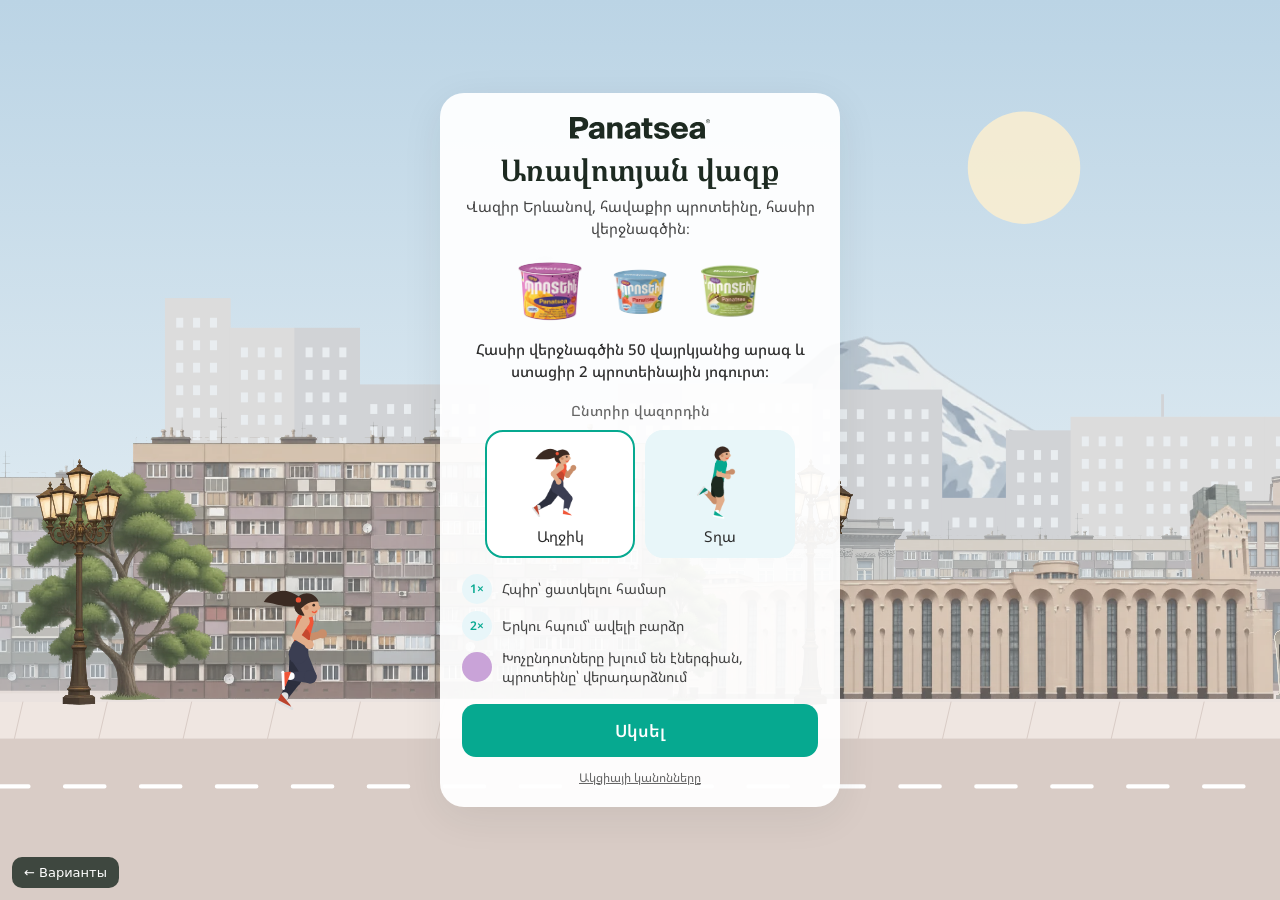
==== v7/index.html @ b71272b9 "Первая публикация вариантов 1–7 для просмотра Co-Authored-By: Claude Opus 5.5 <noreply@anthropic.com" ====
<!doctype html>
<html lang="hy">
<head>
  <meta charset="utf-8">
  <meta name="viewport" content="width=device-width, initial-scale=1, viewport-fit=cover, user-scalable=no">
  <meta name="theme-color" content="#BBD4E5">
  <title>Առավոտյան վազք — Panatsea</title>
  <link rel="preconnect" href="https://fonts.googleapis.com">
  <link rel="preconnect" href="https://fonts.gstatic.com" crossorigin>
  <link href="https://fonts.googleapis.com/css2?family=Noto+Sans+Armenian:wght@400;500;600;700&family=Noto+Serif+Armenian:wght@500;600&display=swap" rel="stylesheet">
  <link rel="stylesheet" href="brand/tokens.css">
  <link rel="stylesheet" href="style.css">
</head>
<body>
  <div id="app">
    <canvas id="game" aria-label="Խաղ"></canvas>

    <div id="hud" hidden>
      <div class="hud-energy">
        <span class="hud-label" data-t="energy"></span>
        <div class="bar"><div class="bar-fill" id="energy"></div></div>
      </div>
      <div class="hud-time">
        <div class="time" id="timer">0.0</div>
        <div class="hud-label" id="target"></div>
      </div>
      <div class="progress"><div class="progress-fill" id="progress"></div></div>
    </div>

    <section class="screen" id="screen-start">
      <div class="card">
        <img class="logo" src="assets/logo/panatsea-logo.svg" alt="Panatsea">
        <h1 data-t="title"></h1>
        <p class="lead" data-t="tagline"></p>
        <div class="prize">
          <img src="art/cup_p12.webp" alt="">
          <img src="art/cup_p13.webp" alt="">
          <img src="art/cup_p14.webp" alt="">
        </div>
        <p class="goal" id="goal"></p>
        <h2 data-t="choose"></h2>
        <div class="runners">
          <button class="runner-btn" data-runner="girl" aria-pressed="true"><canvas width="120" height="120"></canvas><span data-t="girl"></span></button>
          <button class="runner-btn" data-runner="boy" aria-pressed="false"><canvas width="120" height="120"></canvas><span data-t="boy"></span></button>
        </div>
        <ul class="hints">
          <li><span class="dot">1×</span><span data-t="hintTap"></span></li>
          <li><span class="dot">2×</span><span data-t="hintDouble"></span></li>
          <li><span class="dot cup"></span><span data-t="hintEnergy"></span></li>
        </ul>
        <button class="btn primary" id="btn-start" data-t="start"></button>
        <a class="rules" href="#" data-t="rules"></a>
      </div>
    </section>

    <section class="screen" id="screen-count" hidden>
      <div class="count" id="count"></div>
    </section>

    <section class="screen" id="screen-result" hidden>
      <div class="card" id="result"></div>
    </section>

    <div class="toast" id="toast" hidden></div>
  </div>
  <script type="module" src="js/main.js"></script>
  <a id="pn-back" href="../">← Варианты</a>
  <style>#pn-back{position:fixed;left:12px;bottom:calc(env(safe-area-inset-bottom) + 12px);z-index:20;background:rgba(29,42,33,.82);color:#fff;font:500 13px system-ui,sans-serif;padding:8px 12px;border-radius:10px;text-decoration:none}
  body:has(#hud:not([hidden])) #pn-back{display:none}</style>
  <script>window.PN_STATIC = 1;</script>
</body>
</html>
---- v7/brand/tokens.css ----
/* Panatsea — цветовые токены для игры.
   Взяты с panatsea.net, логотипа и этикетки (24.11.2026). Описание — brand/colors.md */
:root {
  /* основа (сайт) */
  --pn-accent: #06A990;
  --pn-accent-hover: #058F7B;
  --pn-text: #434343;
  --pn-text-strong: #2C2C2C;
  --pn-text-muted: #666666;
  --pn-bg: #FFFFFF;
  --pn-bg-soft: #EBF7FF;
  --pn-bg-mint: #E8F6F9;
  --pn-line: #87CBD7;
  --pn-coral: #F05638;

  /* логотип */
  --pn-logo: #1D2A21;

  /* цвета линеек (сайт) */
  --pn-line-green: #06A990;
  --pn-line-coral: #F05638;
  --pn-line-yellow: #FFBF1A;
  --pn-line-pink: #F03860;
  --pn-line-sky: #50CFE0;
  --pn-line-blue: #5080E0;

  /* шрифты: платные оригиналы → бесплатная замена */
  --pn-font-head: "PP Editorial New", "Noto Serif Armenian", Georgia, serif;
  --pn-font-text: "Suisse Intl", "Noto Sans Armenian", system-ui, sans-serif;
}

/* упаковка протеиновых йогуртов p12–p14 — приблизительно по фото, см. colors.md */
:root {
  --pn-cup-mango: #C9A3D8;
  --pn-cup-mango-accent: #8A55B0;
  --pn-cup-berry: #9FCBE8;
  --pn-cup-berry-accent: #E8536B;
  --pn-cup-pistachio: #A9C28A;
  --pn-cup-pistachio-accent: #6F7F45;
  --pn-photo-bg: #F6E6E8;
}

/* иллюстрация игры «Забег» — добавлено 24.11.2026, подтвердить у владельца (OPEN_QUESTIONS.md, п. 13) */
:root {
  --pn-ill-sky-top: #BBD4E5;     /* небо — мягкий голубой, приглушённый */
  --pn-ill-sky-low: #E9F1F5;
  --pn-ill-haze: #D9E4EB;        /* воздушная дымка для дальних планов */
  --pn-ill-sun: #FFF0CF;
  --pn-ill-ararat: #CFD9E6;
  --pn-ill-snow: #FFFFFF;
  --pn-ill-tuff: #E9BCA8;        /* розовый туф ереванских домов */
  --pn-ill-tuff-far: #F1D3C4;
  --pn-ill-window: #FBEDE4;
  --pn-ill-street: #EFE6E1;
  --pn-ill-road: #D9CCC6;
  --pn-ill-skin: #E2AD8A;
  --pn-ill-skin-shade: #C98E6A;
  --pn-ill-hair: #3B2A22;
}

/* бегунья по референсу владельца (24.11.2026): легинсы и носки */
:root {
  --pn-ill-leggings: #3B3E52;
  --pn-ill-sock: #FFFFFF;
}

/* дальний горизонт города (силуэты) — 24.11.2026 */
:root {
  --pn-ill-city-far: #DCDCDC;
  --pn-ill-city-far-2: #D1D3D6;
  --pn-ill-city-window: #E9EDF0;
}
---- v7/style.css ----
/* Стили интерфейса. Цвета — только переменные из brand/tokens.css. */
* { box-sizing: border-box; }
html, body { margin: 0; height: 100%; overflow: hidden; background: var(--pn-ill-sky-low); }
body {
  font-family: var(--pn-font-text); color: var(--pn-text);
  -webkit-tap-highlight-color: transparent; user-select: none; -webkit-user-select: none;
  touch-action: manipulation;
}
#app { position: fixed; inset: 0; }
#game { position: absolute; inset: 0; width: 100%; height: 100%; display: block; touch-action: none; }

/* HUD */
#hud {
  position: absolute; left: 0; right: 0; top: 0;
  padding: calc(env(safe-area-inset-top) + 14px) 16px 0;
  display: grid; grid-template-columns: 1fr auto; gap: 10px 16px; align-items: start;
  pointer-events: none;
}
.hud-label { font-size: 12px; color: var(--pn-text-muted); letter-spacing: .02em; }
.bar { margin-top: 6px; height: 10px; border-radius: 6px; background: rgba(255,255,255,.7); overflow: hidden; max-width: 220px; }
.bar-fill { height: 100%; width: 100%; background: var(--pn-accent); border-radius: 6px; transition: width .2s, background-color .2s; }
.bar-fill.low { background: var(--pn-coral); }
.hud-time { text-align: right; }
.time { font-size: 28px; font-weight: 600; color: var(--pn-text-strong); font-variant-numeric: tabular-nums; line-height: 1; }
.time.over { color: var(--pn-coral); }
.progress { grid-column: 1 / -1; height: 3px; background: rgba(255,255,255,.6); border-radius: 2px; overflow: hidden; }
.progress-fill { height: 100%; width: 0; background: var(--pn-logo); opacity: .5; }

/* Экраны */
.screen {
  position: absolute; inset: 0; display: flex; align-items: center; justify-content: center;
  padding: calc(env(safe-area-inset-top) + 16px) 16px calc(env(safe-area-inset-bottom) + 16px);
  overflow-y: auto;
}
.screen[hidden], #hud[hidden], .toast[hidden] { display: none; }
.card {
  width: 100%; max-width: 400px; margin: auto;
  background: rgba(255,255,255,.94); border-radius: 24px; padding: 24px 22px 20px;
  text-align: center; box-shadow: 0 10px 40px rgba(29,42,33,.08);
}
.logo { height: 22px; width: auto; display: block; margin: 0 auto 14px; }
h1 { font-family: var(--pn-font-head); font-weight: 600; font-size: 30px; line-height: 1.15; margin: 0 0 8px; color: var(--pn-logo); }
h2 { font-size: 14px; font-weight: 500; margin: 18px 0 10px; color: var(--pn-text-muted); }
.lead { margin: 0 0 14px; font-size: 15px; line-height: 1.45; }
.goal { margin: 10px 0 0; font-size: 15px; line-height: 1.45; color: var(--pn-text-strong); font-weight: 500; }
.prize { display: flex; justify-content: center; gap: 6px; }
.prize img { width: 84px; height: 76px; object-fit: contain; }

.runners { display: flex; gap: 10px; justify-content: center; }
.runner-btn {
  flex: 1; max-width: 150px; border: 2px solid transparent; background: var(--pn-bg-mint);
  border-radius: 18px; padding: 8px 6px 10px; cursor: pointer; font: inherit; color: var(--pn-text-strong);
  display: flex; flex-direction: column; align-items: center; gap: 2px; font-size: 15px;
}
.runner-btn canvas { width: 84px; height: 84px; }
.runner-btn[aria-pressed="true"] { border-color: var(--pn-accent); background: var(--pn-bg); }

.hints { list-style: none; padding: 0; margin: 16px 0 18px; text-align: left; font-size: 14px; color: var(--pn-text); }
.hints li { display: flex; align-items: center; gap: 10px; margin: 7px 0; }
.dot {
  flex: none; width: 30px; height: 30px; border-radius: 50%; background: var(--pn-bg-mint);
  display: inline-flex; align-items: center; justify-content: center; font-size: 12px; font-weight: 600; color: var(--pn-accent);
}
.dot.cup { background: var(--pn-cup-mango); }

.btn {
  width: 100%; border: 0; border-radius: 14px; padding: 15px 18px; font: inherit; font-size: 17px; font-weight: 600;
  cursor: pointer; transition: background-color .15s, transform .1s;
}
.btn:active { transform: scale(.98); }
.btn.primary { background: var(--pn-accent); color: var(--pn-bg); }
.btn.primary:hover { background: var(--pn-accent-hover); }
.btn.secondary { background: var(--pn-bg-mint); color: var(--pn-logo); margin-top: 8px; }
.btn[disabled] { opacity: .6; cursor: default; }
.rules { display: inline-block; margin-top: 12px; font-size: 12px; color: var(--pn-text-muted); }

/* Отсчёт */
#screen-count { pointer-events: none; }
.count { font-family: var(--pn-font-head); font-size: 96px; color: var(--pn-logo); animation: pop .6s ease-out; }
@keyframes pop { from { transform: scale(1.4); opacity: 0; } to { transform: scale(1); opacity: 1; } }

/* Результат */
.result-time { font-size: 15px; color: var(--pn-text-muted); margin: 0 0 4px; }
.result-big { font-family: var(--pn-font-head); font-size: 44px; color: var(--pn-logo); margin: 4px 0 2px; font-variant-numeric: tabular-nums; }
.result-text { font-size: 15px; line-height: 1.45; margin: 10px 0 14px; }
.gift { background: var(--pn-bg-mint); border-radius: 16px; padding: 14px; margin: 10px 0 14px; }
.gift-title { font-size: 15px; font-weight: 600; color: var(--pn-logo); line-height: 1.4; }
.code-label { font-size: 12px; color: var(--pn-text-muted); margin-top: 10px; }
.code {
  font-family: ui-monospace, "SF Mono", Menlo, monospace; font-size: 22px; letter-spacing: .08em; color: var(--pn-logo);
  background: var(--pn-bg); border: 1.5px dashed var(--pn-line); border-radius: 10px; padding: 10px; margin: 6px 0 8px;
  user-select: all; -webkit-user-select: all;
}
.copy { background: none; border: 0; color: var(--pn-accent); font: inherit; font-size: 14px; font-weight: 600; cursor: pointer; padding: 4px; }
.note { font-size: 13px; color: var(--pn-text-muted); margin: 8px 0 0; }
.stats { font-size: 13px; color: var(--pn-text-muted); margin: 12px 0 6px; }

.toast {
  position: absolute; left: 50%; bottom: calc(env(safe-area-inset-bottom) + 24px); transform: translateX(-50%);
  background: var(--pn-logo); color: var(--pn-bg); padding: 10px 16px; border-radius: 12px; font-size: 14px; max-width: 90%;
}

@media (max-height: 700px) {
  .card { padding: 18px 18px 16px; }
  h1 { font-size: 26px; }
  .prize img { width: 60px; height: 60px; }
  .hints { margin: 10px 0 12px; }
  .runner-btn canvas { width: 70px; height: 70px; }
}
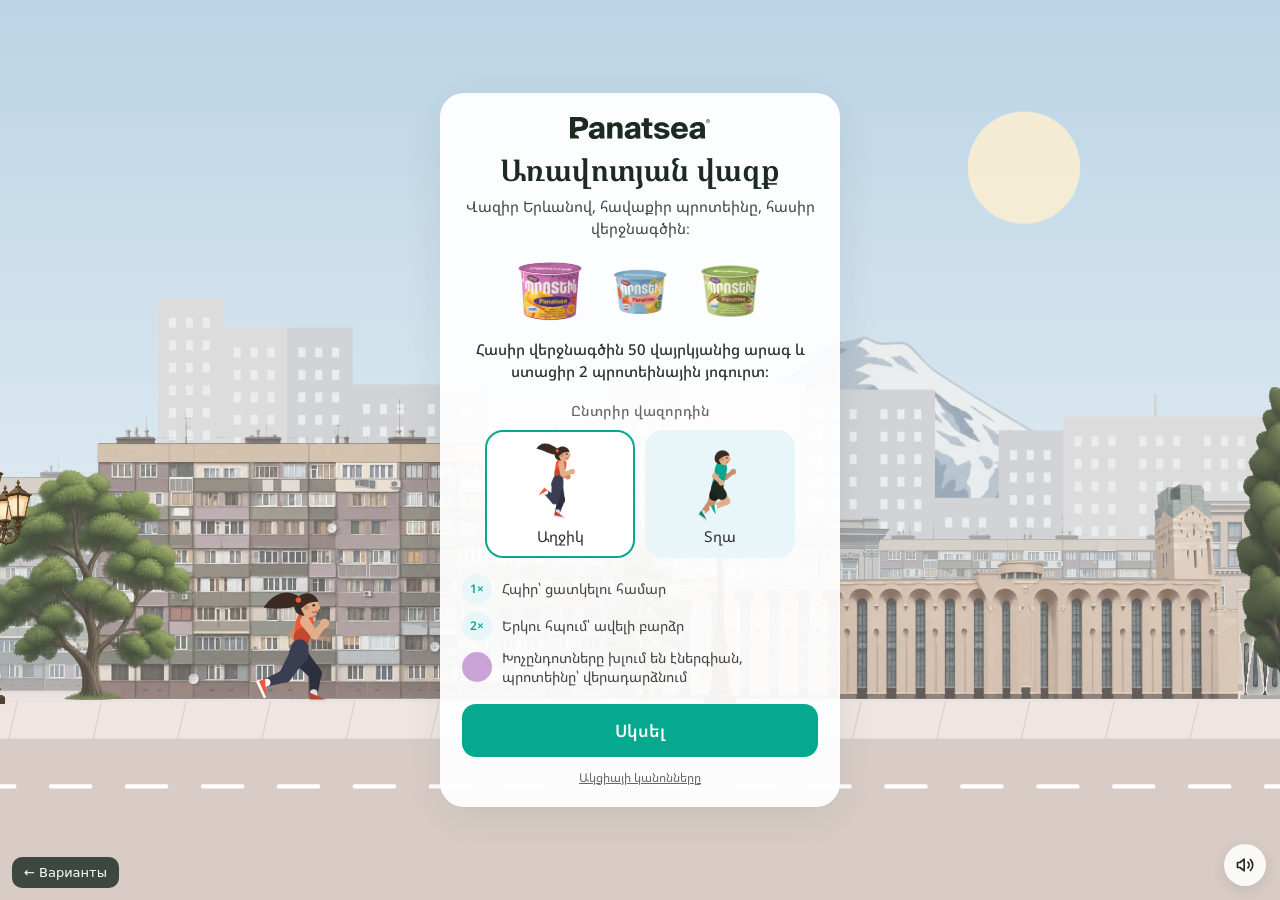
==== commit d1e34d67: "Вариант 7: фоновая музыка и кнопка звука Co-Authored-By: Claude Opus 5.5 <noreply@anthropic.com>" ====
--- a/v7/index.html
+++ b/v7/index.html
@@ -61,6 +61,7 @@
       <div class="card" id="result"></div>
     </section>
 
+    <button class="sound-btn" id="btn-sound" type="button" aria-label="Ձայն"></button>
     <div class="toast" id="toast" hidden></div>
   </div>
   <script type="module" src="js/main.js"></script>
--- a/v7/style.css
+++ b/v7/style.css
@@ -107,3 +107,12 @@
   .hints { margin: 10px 0 12px; }
   .runner-btn canvas { width: 70px; height: 70px; }
 }
+
+/* кнопка звука — внизу справа, не мешает тапам по игре */
+.sound-btn {
+  position: absolute; right: 14px; bottom: calc(env(safe-area-inset-bottom) + 14px); z-index: 15;
+  width: 42px; height: 42px; border-radius: 50%; border: 0; cursor: pointer;
+  background: rgba(255,255,255,.88); color: var(--pn-logo); display: flex; align-items: center; justify-content: center;
+  box-shadow: 0 4px 14px rgba(29,42,33,.12);
+}
+.sound-btn[aria-pressed="false"] { color: var(--pn-text-muted); }
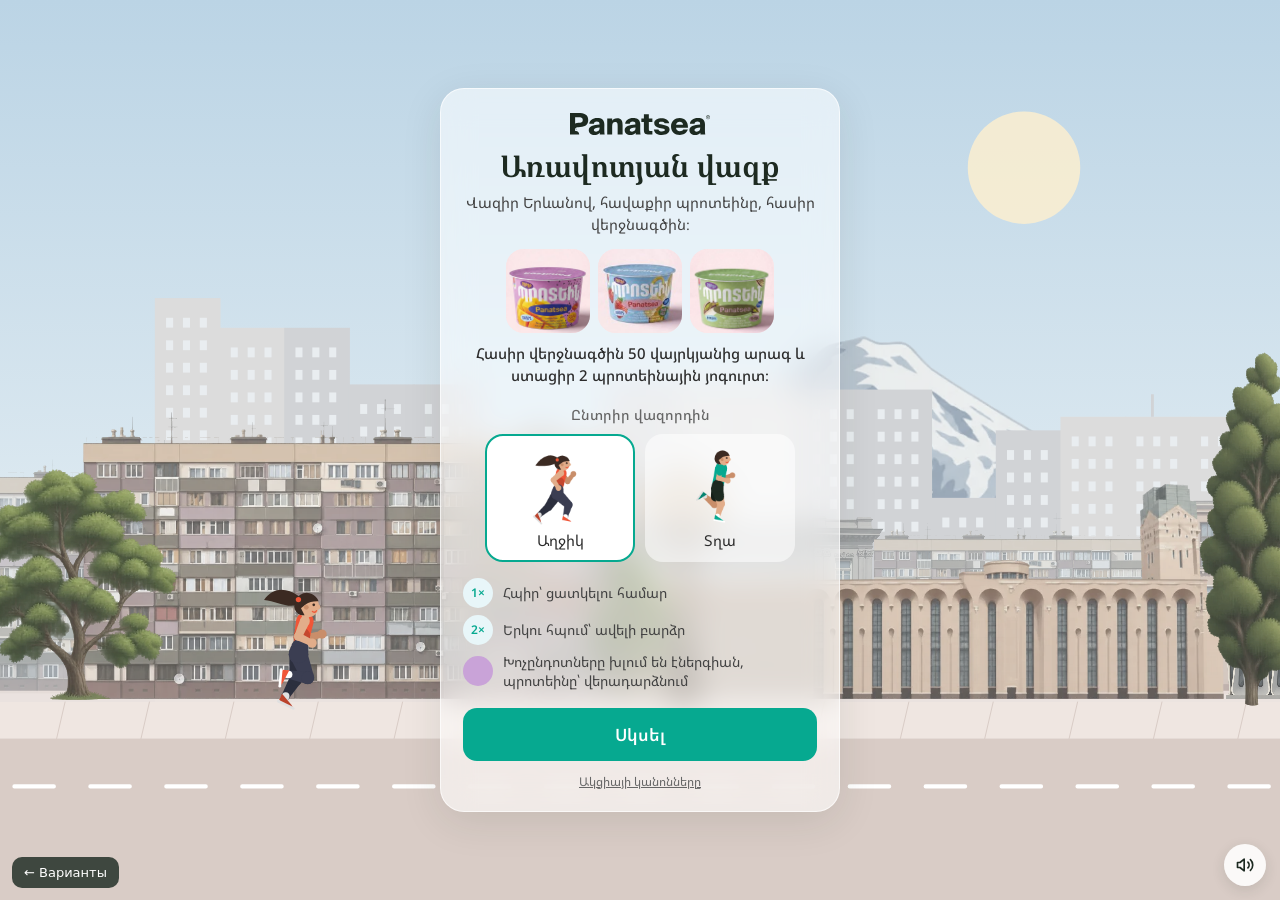
==== commit 22e53659: "Вариант 7: настоящие фото продуктов, стеклянная карточка Co-Authored-By: Claude Opus 5.5 <noreply@an" ====
--- a/v7/index.html
+++ b/v7/index.html
@@ -33,9 +33,9 @@
         <h1 data-t="title"></h1>
         <p class="lead" data-t="tagline"></p>
         <div class="prize">
-          <img src="art/cup_p12.webp" alt="">
-          <img src="art/cup_p13.webp" alt="">
-          <img src="art/cup_p14.webp" alt="">
+          <span class="ph p12"><img src="products/p12.jpg" alt="Պրոտեինային յոգուրտ՝ մանգո և չիա"></span>
+          <span class="ph p13"><img src="products/p13.jpg" alt="Պրոտեինային յոգուրտ՝ բանան և ելակ"></span>
+          <span class="ph p14"><img src="products/p14.jpg" alt="Պրոտեինային յոգուրտ՝ պիստակ"></span>
         </div>
         <p class="goal" id="goal"></p>
         <h2 data-t="choose"></h2>
--- a/v7/style.css
+++ b/v7/style.css
@@ -35,20 +35,29 @@
 .screen[hidden], #hud[hidden], .toast[hidden] { display: none; }
 .card {
   width: 100%; max-width: 400px; margin: auto;
-  background: rgba(255,255,255,.94); border-radius: 24px; padding: 24px 22px 20px;
-  text-align: center; box-shadow: 0 10px 40px rgba(29,42,33,.08);
+  /* матовое стекло: сквозь карточку видна сцена Еревана, текст остаётся читаемым */
+  background: rgba(255,255,255,.58); border-radius: 24px; padding: 24px 22px 20px;
+  -webkit-backdrop-filter: blur(16px) saturate(1.25); backdrop-filter: blur(16px) saturate(1.25);
+  border: 1px solid rgba(255,255,255,.65);
+  text-align: center; box-shadow: 0 10px 40px rgba(29,42,33,.10);
 }
 .logo { height: 22px; width: auto; display: block; margin: 0 auto 14px; }
 h1 { font-family: var(--pn-font-head); font-weight: 600; font-size: 30px; line-height: 1.15; margin: 0 0 8px; color: var(--pn-logo); }
 h2 { font-size: 14px; font-weight: 500; margin: 18px 0 10px; color: var(--pn-text-muted); }
 .lead { margin: 0 0 14px; font-size: 15px; line-height: 1.45; }
 .goal { margin: 10px 0 0; font-size: 15px; line-height: 1.45; color: var(--pn-text-strong); font-weight: 500; }
-.prize { display: flex; justify-content: center; gap: 6px; }
-.prize img { width: 84px; height: 76px; object-fit: contain; }
+.prize { display: flex; justify-content: center; gap: 8px; }
+/* настоящие фото продуктов: одинаковые плитки, стаканчик в каждой — одного размера
+   (на исходных фото p13 снят мельче, поэтому его увеличиваем сильнее) */
+.ph { width: 84px; height: 84px; border-radius: 18px; overflow: hidden; background: var(--pn-photo-bg); flex: none; }
+.ph img { width: 100%; height: 100%; object-fit: cover; display: block; transform: scale(var(--z, 1)); transform-origin: 50% var(--oy, 58%); }
+.ph.p12 { --z: 1.22; --oy: 60%; }
+.ph.p13 { --z: 1.7; --oy: 57%; }
+.ph.p14 { --z: 1.18; --oy: 57%; }
 
 .runners { display: flex; gap: 10px; justify-content: center; }
 .runner-btn {
-  flex: 1; max-width: 150px; border: 2px solid transparent; background: var(--pn-bg-mint);
+  flex: 1; max-width: 150px; border: 2px solid transparent; background: rgba(255,255,255,.55);
   border-radius: 18px; padding: 8px 6px 10px; cursor: pointer; font: inherit; color: var(--pn-text-strong);
   display: flex; flex-direction: column; align-items: center; gap: 2px; font-size: 15px;
 }
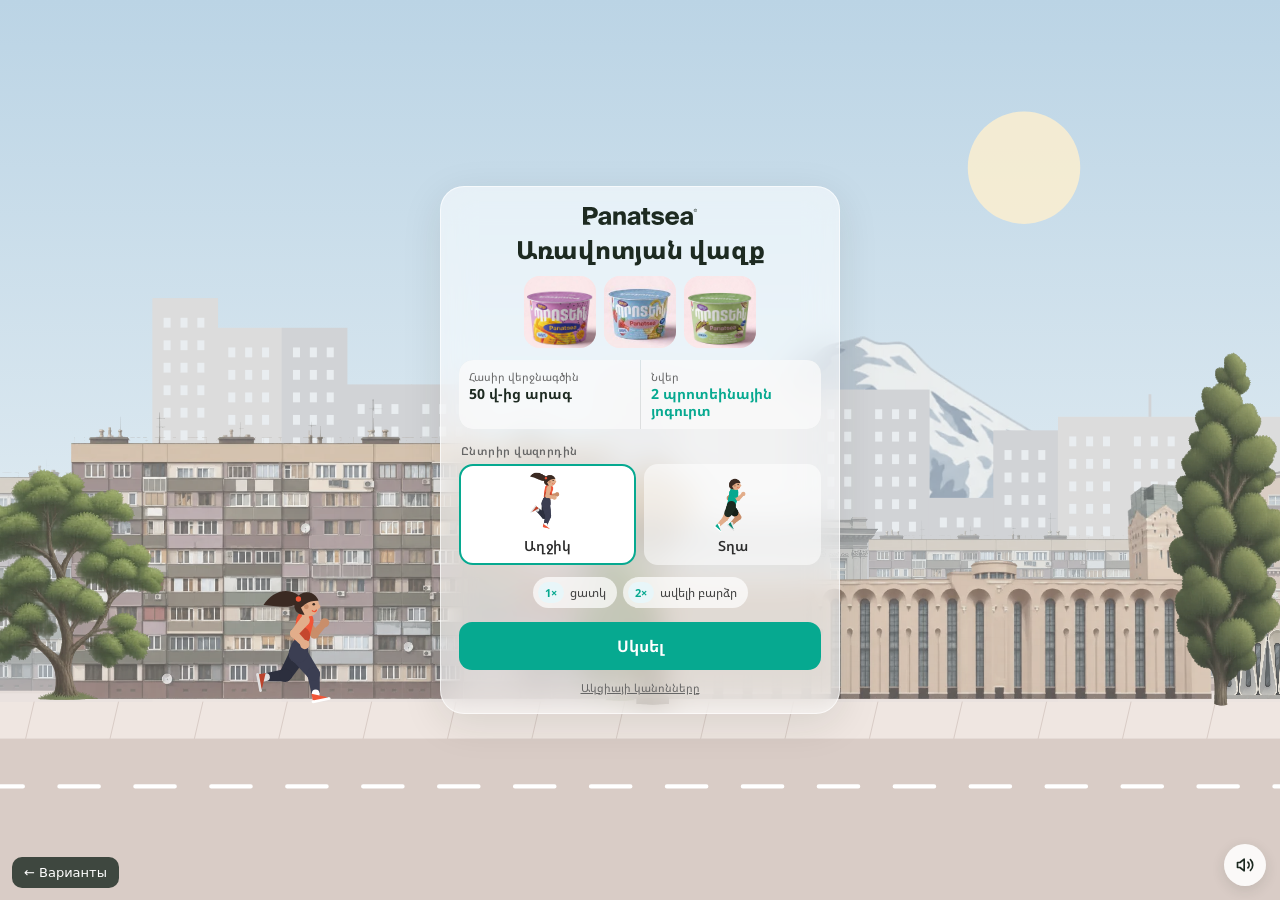
==== commit 86f5c97c: "Вариант 7: армянский шрифт без засечек, меньше текста, блоки Co-Authored-By: Claude Opus 5.5 <norepl" ====
--- a/v7/index.html
+++ b/v7/index.html
@@ -7,7 +7,7 @@
   <title>Առավոտյան վազք — Panatsea</title>
   <link rel="preconnect" href="https://fonts.googleapis.com">
   <link rel="preconnect" href="https://fonts.gstatic.com" crossorigin>
-  <link href="https://fonts.googleapis.com/css2?family=Noto+Sans+Armenian:wght@400;500;600;700&family=Noto+Serif+Armenian:wght@500;600&display=swap" rel="stylesheet">
+  <link href="https://fonts.googleapis.com/css2?family=Noto+Sans+Armenian:wght@400;500;600;700;800&display=swap" rel="stylesheet">
   <link rel="stylesheet" href="brand/tokens.css">
   <link rel="stylesheet" href="style.css">
 </head>
@@ -28,26 +28,27 @@
     </div>
 
     <section class="screen" id="screen-start">
-      <div class="card">
+      <div class="card start">
         <img class="logo" src="assets/logo/panatsea-logo.svg" alt="Panatsea">
         <h1 data-t="title"></h1>
-        <p class="lead" data-t="tagline"></p>
         <div class="prize">
           <span class="ph p12"><img src="products/p12.jpg" alt="Պրոտեինային յոգուրտ՝ մանգո և չիա"></span>
           <span class="ph p13"><img src="products/p13.jpg" alt="Պրոտեինային յոգուրտ՝ բանան և ելակ"></span>
           <span class="ph p14"><img src="products/p14.jpg" alt="Պրոտեինային յոգուրտ՝ պիստակ"></span>
         </div>
-        <p class="goal" id="goal"></p>
-        <h2 data-t="choose"></h2>
+        <div class="goal-box">
+          <div class="goal-time"><span data-t="goalLabel"></span><b id="goal"></b></div>
+          <div class="goal-gift"><span data-t="giftLabel"></span><b data-t="giftText"></b></div>
+        </div>
+        <div class="section-label" data-t="choose"></div>
         <div class="runners">
           <button class="runner-btn" data-runner="girl" aria-pressed="true"><canvas width="120" height="120"></canvas><span data-t="girl"></span></button>
           <button class="runner-btn" data-runner="boy" aria-pressed="false"><canvas width="120" height="120"></canvas><span data-t="boy"></span></button>
         </div>
-        <ul class="hints">
-          <li><span class="dot">1×</span><span data-t="hintTap"></span></li>
-          <li><span class="dot">2×</span><span data-t="hintDouble"></span></li>
-          <li><span class="dot cup"></span><span data-t="hintEnergy"></span></li>
-        </ul>
+        <div class="chips">
+          <span class="chip"><b>1×</b><span data-t="hintTap"></span></span>
+          <span class="chip"><b>2×</b><span data-t="hintDouble"></span></span>
+        </div>
         <button class="btn primary" id="btn-start" data-t="start"></button>
         <a class="rules" href="#" data-t="rules"></a>
       </div>
--- a/v7/style.css
+++ b/v7/style.css
@@ -125,3 +125,61 @@
   box-shadow: 0 4px 14px rgba(29,42,33,.12);
 }
 .sound-btn[aria-pressed="false"] { color: var(--pn-text-muted); }
+
+/* баннер с протеиновыми йогуртами на экране финиша — во всю ширину карточки; подпись под фото, этикетки не закрыты */
+.promo-banner { margin: -24px -22px 16px; border-radius: 24px 24px 0 0; overflow: hidden; background: #fff; }
+.promo-banner img { width: 100%; height: 270px; object-fit: cover; object-position: 50% 64%; display: block; }
+.promo-cap { padding: 10px 16px 12px; text-align: center; display: flex; flex-direction: column; gap: 2px; border-bottom: 1px solid rgba(29,42,33,.06); }
+.promo-cap b { font-family: var(--pn-font-head); font-size: 19px; font-weight: 600; line-height: 1.2; color: var(--pn-logo); }
+.promo-cap span { font-size: 12px; color: var(--pn-text-muted); }
+@media (max-height: 700px) { .promo-banner { margin: -18px -18px 12px; } .promo-banner img { height: 220px; } }
+
+/* ===== Вариант 7: только армянский без засечек, меньше текста, чёткие блоки ===== */
+:root { --pn-font-head: "Noto Sans Armenian", system-ui, -apple-system, sans-serif; --pn-font-text: "Noto Sans Armenian", system-ui, -apple-system, sans-serif; }
+body { font-family: var(--pn-font-text); }
+h1 { font-family: var(--pn-font-head); font-weight: 800; font-size: 25px; letter-spacing: -0.01em; line-height: 1.15; margin: 0 0 12px; }
+.card { padding: 20px 18px 16px; }
+.card.start .logo { height: 18px; margin-bottom: 10px; }
+.card.start .prize { margin-bottom: 12px; }
+.ph { width: 72px; height: 72px; border-radius: 16px; }
+
+/* цель + награда — один блок из двух половин */
+.goal-box { display: grid; grid-template-columns: 1fr 1fr; gap: 1px; background: rgba(29,42,33,.08); border-radius: 14px; overflow: hidden; margin-bottom: 14px; }
+.goal-box > div { background: rgba(255,255,255,.75); padding: 9px 10px; display: flex; flex-direction: column; gap: 1px; text-align: left; }
+.goal-box span { font-size: 11px; color: var(--pn-text-muted); }
+.goal-box b { font-size: 14px; font-weight: 700; color: var(--pn-logo); line-height: 1.25; }
+.goal-gift b { color: var(--pn-accent); }
+
+.section-label { font-size: 11px; font-weight: 600; letter-spacing: .04em; color: var(--pn-text-muted); text-align: left; margin: 0 2px 6px; }
+.runners { gap: 8px; margin-bottom: 12px; }
+.runner-btn { max-width: none; padding: 4px 6px 8px; font-size: 14px; font-weight: 600; border-radius: 14px; }
+.runner-btn canvas { width: 64px; height: 64px; }
+
+.chips { display: flex; gap: 6px; justify-content: center; margin-bottom: 14px; }
+.chip { display: inline-flex; align-items: center; gap: 6px; background: rgba(255,255,255,.7); border-radius: 999px; padding: 5px 11px 5px 5px; font-size: 12px; color: var(--pn-text); }
+.chip b { background: var(--pn-bg-mint); color: var(--pn-accent); border-radius: 999px; font-size: 11px; font-weight: 700; padding: 3px 7px; }
+
+.btn { font-size: 16px; font-weight: 700; padding: 13px 16px; border-radius: 13px; }
+.rules { margin-top: 10px; font-size: 11px; }
+
+/* экран финиша */
+.promo-banner img { height: 230px; }
+.promo-cap { padding: 8px 14px 10px; }
+.promo-cap b { font-size: 16px; font-weight: 700; }
+.promo-cap span { font-size: 11px; }
+.res-head { display: flex; flex-direction: column; align-items: center; gap: 4px; margin-bottom: 12px; }
+.res-head h1 { margin: 0; font-size: 22px; }
+.time-chip { font-size: 12px; font-weight: 700; color: var(--pn-logo); background: rgba(255,255,255,.8); border-radius: 999px; padding: 4px 10px; font-variant-numeric: tabular-nums; }
+.result-text { font-size: 13px; margin: 0; color: var(--pn-text-muted); }
+.gift { padding: 12px; margin: 0 0 12px; border-radius: 14px; }
+.gift-title { font-size: 14px; font-weight: 700; }
+.gift-where { font-size: 11px; color: var(--pn-text-muted); margin-top: 1px; }
+.code { font-size: 19px; padding: 8px; margin: 6px 0 4px; }
+.code-label { margin-top: 8px; font-size: 11px; }
+.copy { font-size: 13px; }
+.gift .note { font-size: 11px; margin: 6px 0 0; }
+.btn-row { display: grid; grid-template-columns: 1fr 1fr; gap: 8px; }
+.btn-row .btn { margin: 0; text-align: center; text-decoration: none; display: block; }
+.btn.secondary { margin-top: 0; }
+#btn-again { margin-top: 0; }
+@media (max-height: 700px) { .promo-banner img { height: 190px; } .ph { width: 62px; height: 62px; } }
